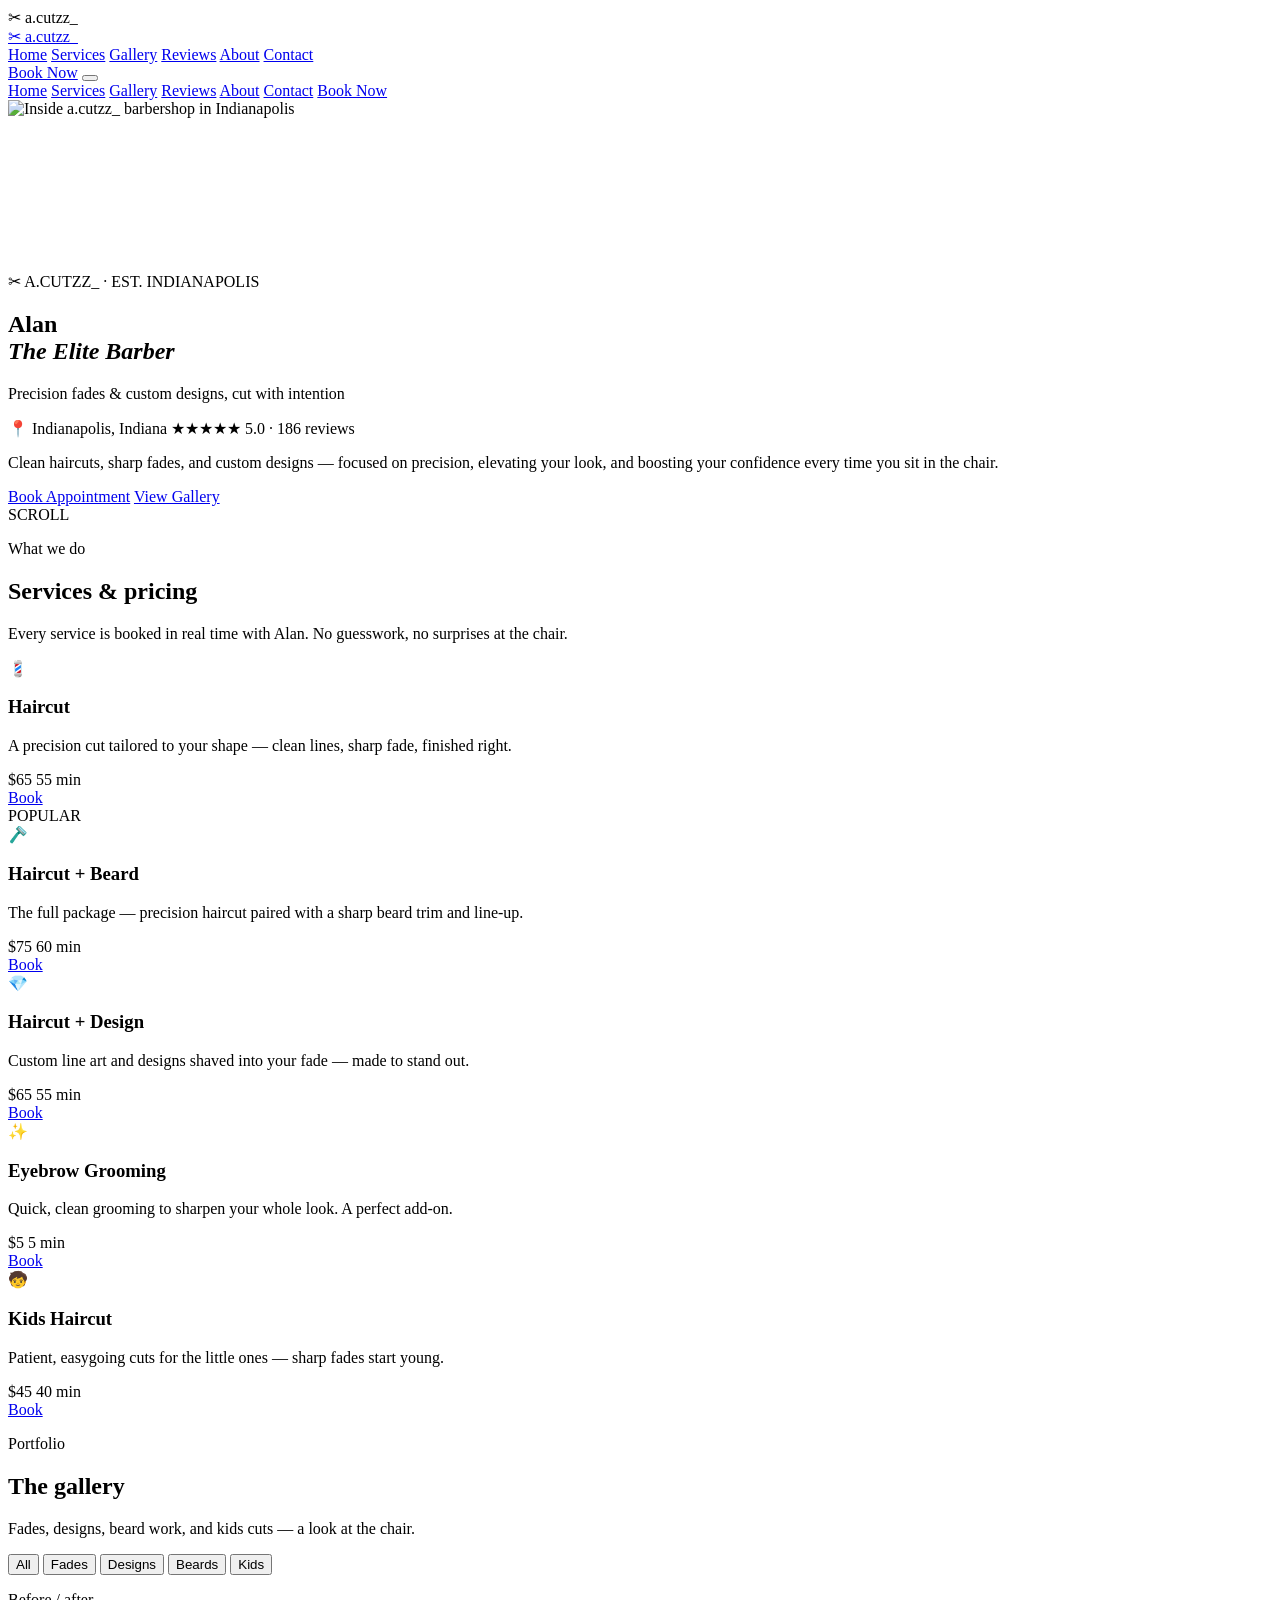
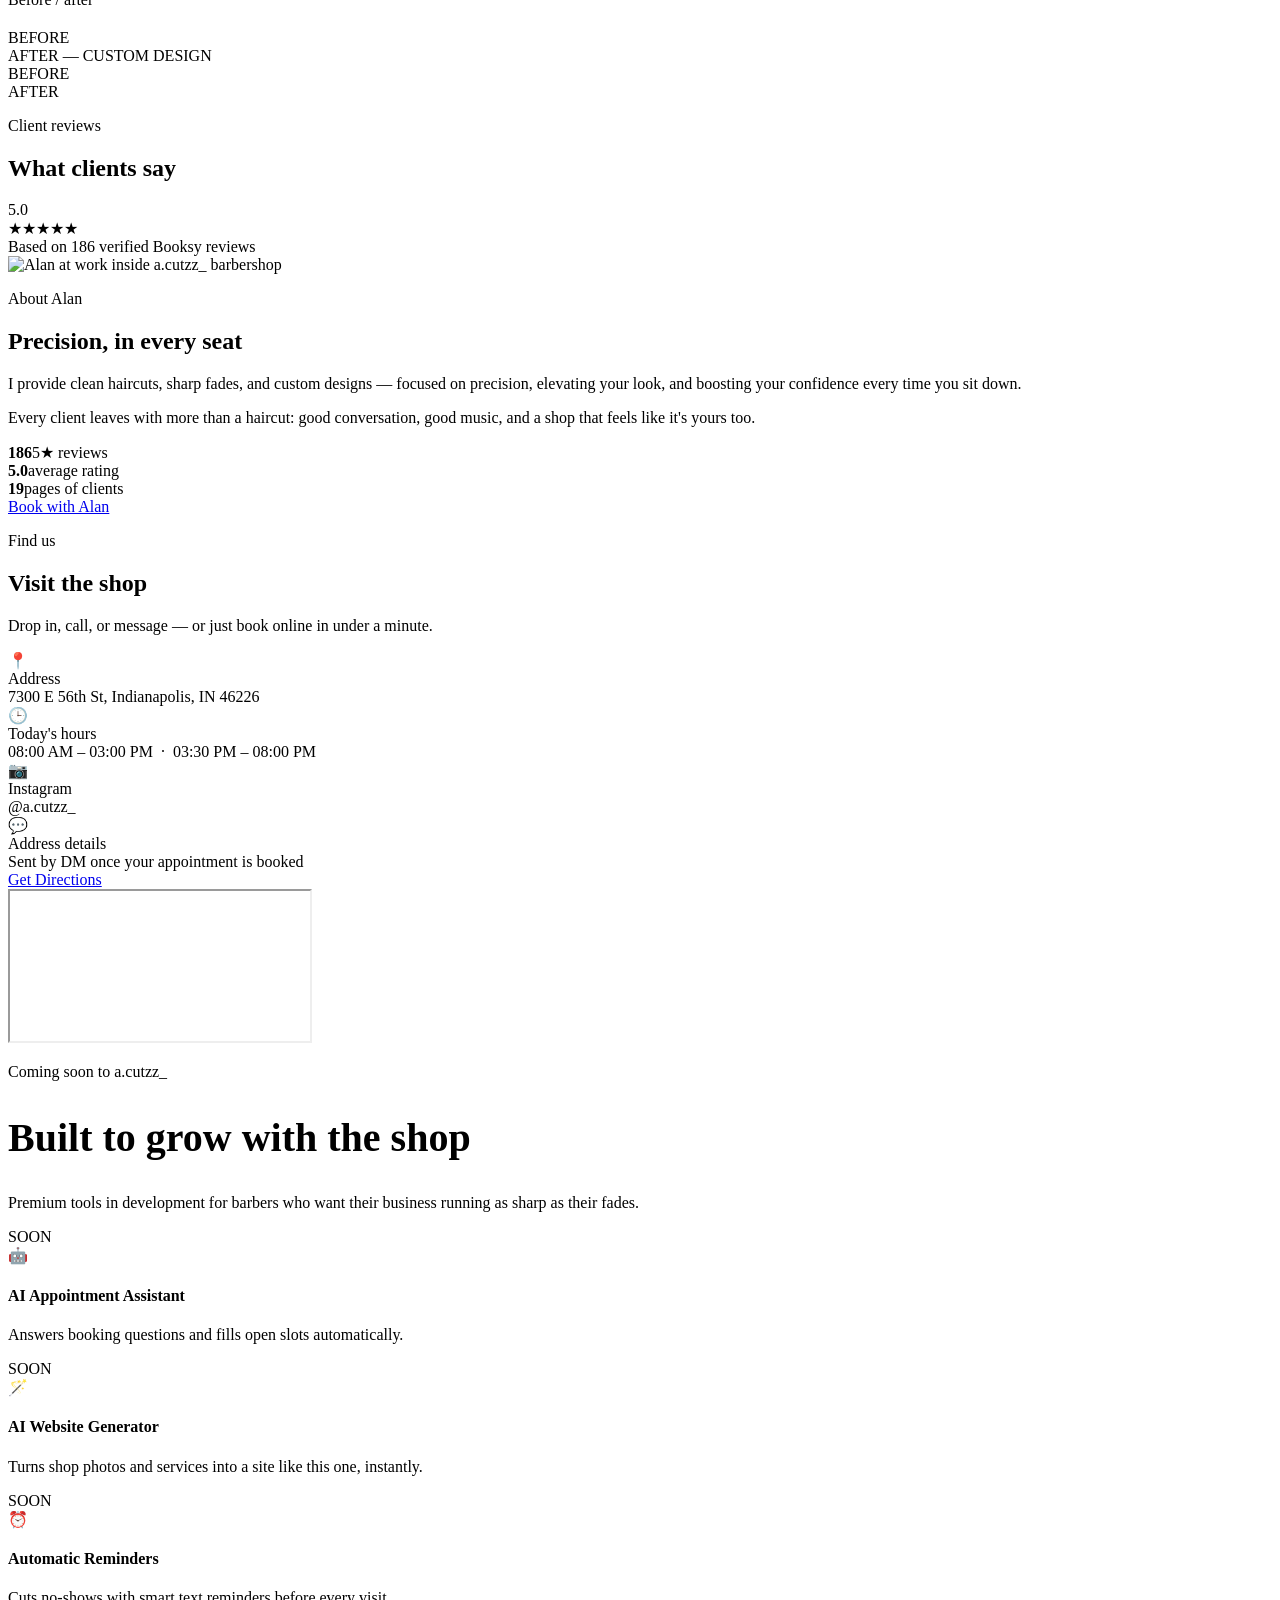
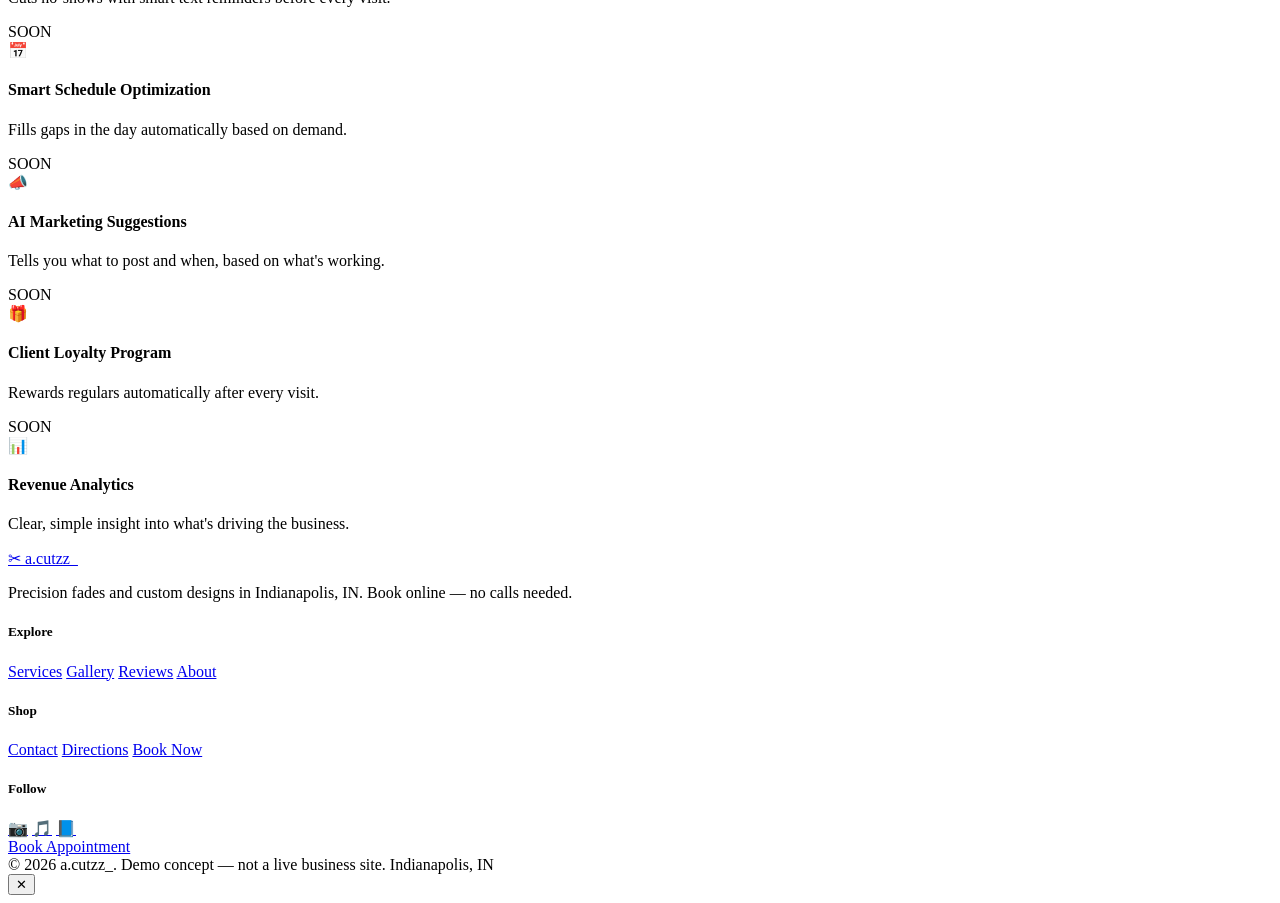
==== index.html @ 15f0735f "Add files via upload" ====
<!DOCTYPE html>
<html lang="en">
<head>
<meta charset="UTF-8">
<meta name="viewport" content="width=device-width, initial-scale=1.0">
<title>a.cutzz_ | Premium Barber in Indianapolis, IN</title>
<meta name="description" content="a.cutzz_ — precision fades, custom designs, and sharp beard work with barber Alan in Indianapolis, IN. 5.0 rated. Book your appointment online.">
<meta property="og:title" content="a.cutzz_ | Premium Barber in Indianapolis">
<meta property="og:description" content="Clean haircuts, sharp fades, and custom designs — precision, confidence, every time.">
<link rel="icon" href="data:image/svg+xml,<svg xmlns=%22http://www.w3.org/2000/svg%22 viewBox=%220 0 100 100%22><rect width=%22100%22 height=%22100%22 rx=%2224%22 fill=%22%23c8102e%22/><text x=%2250%25%22 y=%2262%25%22 font-size=%2255%22 text-anchor=%22middle%22 fill=%22white%22 font-family=%22sans-serif%22>a</text></svg>">
<link rel="stylesheet" href="css/style.css">
</head>
<body>

<div class="page-loader" id="pageLoader">
  <div class="loader-mark"><span class="brand-mark">✂</span> a.cutzz_</div>
</div>

<!-- NAVBAR -->
<header class="navbar" id="navbar">
  <div class="container nav-inner">
    <a href="#home" class="brand">
      <span class="brand-mark">✂</span> a.cutzz_
    </a>
    <nav class="nav-links">
      <a href="#home">Home</a>
      <a href="#services">Services</a>
      <a href="#gallery">Gallery</a>
      <a href="#reviews">Reviews</a>
      <a href="#about">About</a>
      <a href="#contact">Contact</a>
    </nav>
    <div class="nav-cta">
      <a href="booking.html" class="btn btn-primary btn-sm">Book Now</a>
      <button class="nav-toggle" id="navToggle" aria-label="Open menu" aria-expanded="false">
        <span></span><span></span><span></span>
      </button>
    </div>
  </div>
</header>

<div class="mobile-menu" id="mobileMenu">
  <a href="#home">Home</a>
  <a href="#services">Services</a>
  <a href="#gallery">Gallery</a>
  <a href="#reviews">Reviews</a>
  <a href="#about">About</a>
  <a href="#contact">Contact</a>
  <a href="booking.html" class="btn btn-primary">Book Now</a>
</div>

<!-- HERO -->
<section class="hero" id="home">
  <div class="hero-bg">
    <img src="assets/shop-hero.jpg" alt="Inside a.cutzz_ barbershop in Indianapolis" fetchpriority="high">
  </div>
  <canvas id="particles"></canvas>
  <div class="hero-inner">
    <div class="hero-logo">
      <span class="brand-mark">✂</span>
      <span>A.CUTZZ_ · EST. INDIANAPOLIS</span>
    </div>
    <h1>Alan<br><em>The Elite Barber</em></h1>
    <p class="hero-role">Precision fades &amp; custom designs, cut with intention</p>
    <div class="hero-meta">
      <span class="pill">📍 Indianapolis, Indiana</span>
      <span class="pill"><span class="stars">★★★★★</span> 5.0 · 186 reviews</span>
    </div>
    <p class="hero-tagline">Clean haircuts, sharp fades, and custom designs — focused on precision, elevating your look, and boosting your confidence every time you sit in the chair.</p>
    <div class="hero-ctas">
      <a href="booking.html" class="btn btn-primary">Book Appointment</a>
      <a href="#gallery" class="btn btn-ghost">View Gallery</a>
    </div>
  </div>
  <div class="scroll-cue"><span>SCROLL</span><span class="line"></span></div>
</section>

<div class="seam"></div>

<!-- SERVICES -->
<section id="services">
  <div class="container">
    <div class="reveal">
      <p class="eyebrow">What we do</p>
      <div class="section-head">
        <div>
          <h2 class="section-title">Services &amp; pricing</h2>
          <p class="section-sub">Every service is booked in real time with Alan. No guesswork, no surprises at the chair.</p>
        </div>
      </div>
    </div>

    <div class="services-grid reveal-stagger">
      <div class="service-card reveal" style="--i:0">
        <div class="service-icon">💈</div>
        <h3>Haircut</h3>
        <p>A precision cut tailored to your shape — clean lines, sharp fade, finished right.</p>
        <div class="service-meta">
          <span class="service-price">$65</span>
          <span class="service-duration">55 min</span>
        </div>
        <a href="booking.html?service=haircut" class="btn btn-primary">Book</a>
      </div>

      <div class="service-card reveal" style="--i:1">
        <span class="service-badge">POPULAR</span>
        <div class="service-icon">🪒</div>
        <h3>Haircut + Beard</h3>
        <p>The full package — precision haircut paired with a sharp beard trim and line-up.</p>
        <div class="service-meta">
          <span class="service-price">$75</span>
          <span class="service-duration">60 min</span>
        </div>
        <a href="booking.html?service=haircut-beard" class="btn btn-primary">Book</a>
      </div>

      <div class="service-card reveal" style="--i:2">
        <div class="service-icon">💎</div>
        <h3>Haircut + Design</h3>
        <p>Custom line art and designs shaved into your fade — made to stand out.</p>
        <div class="service-meta">
          <span class="service-price">$65</span>
          <span class="service-duration">55 min</span>
        </div>
        <a href="booking.html?service=haircut-design" class="btn btn-primary">Book</a>
      </div>

      <div class="service-card reveal" style="--i:3">
        <div class="service-icon">✨</div>
        <h3>Eyebrow Grooming</h3>
        <p>Quick, clean grooming to sharpen your whole look. A perfect add-on.</p>
        <div class="service-meta">
          <span class="service-price">$5</span>
          <span class="service-duration">5 min</span>
        </div>
        <a href="booking.html?service=eyebrows" class="btn btn-primary">Book</a>
      </div>

      <div class="service-card reveal" style="--i:4">
        <div class="service-icon">🧒</div>
        <h3>Kids Haircut</h3>
        <p>Patient, easygoing cuts for the little ones — sharp fades start young.</p>
        <div class="service-meta">
          <span class="service-price">$45</span>
          <span class="service-duration">40 min</span>
        </div>
        <a href="booking.html?service=kids" class="btn btn-primary">Book</a>
      </div>
    </div>
  </div>
</section>

<div class="seam"></div>

<!-- GALLERY -->
<section id="gallery">
  <div class="container">
    <div class="reveal">
      <p class="eyebrow">Portfolio</p>
      <div class="section-head">
        <div>
          <h2 class="section-title">The gallery</h2>
          <p class="section-sub">Fades, designs, beard work, and kids cuts — a look at the chair.</p>
        </div>
        <div class="filter-row" id="filterRow">
          <button class="filter-btn active" data-filter="all">All</button>
          <button class="filter-btn" data-filter="fades">Fades</button>
          <button class="filter-btn" data-filter="designs">Designs</button>
          <button class="filter-btn" data-filter="beards">Beards</button>
          <button class="filter-btn" data-filter="kids">Kids</button>
        </div>
      </div>
    </div>

    <div class="masonry reveal" id="masonry">
      <!-- generated placeholder tiles injected by JS, plus one real shop photo -->
    </div>

    <div class="ba-wrap reveal">
      <p class="eyebrow" style="margin-bottom:20px">Before / after</p>
      <div class="ba-slider" id="baSlider">
        <div class="ba-before">BEFORE</div>
        <div class="ba-after" id="baAfter">AFTER — CUSTOM DESIGN</div>
        <div class="ba-tag before-tag">BEFORE</div>
        <div class="ba-tag after-tag">AFTER</div>
        <div class="ba-handle" id="baHandle"></div>
      </div>
    </div>
  </div>
</section>

<div class="seam"></div>

<!-- REVIEWS -->
<section id="reviews">
  <div class="container">
    <div class="reveal">
      <p class="eyebrow">Client reviews</p>
      <h2 class="section-title">What clients say</h2>
    </div>

    <div class="reviews-top reveal">
      <div>
        <div class="rating-big">5.0</div>
        <div class="rating-stars">★★★★★</div>
        <div class="rating-count">Based on 186 verified Booksy reviews</div>
      </div>
    </div>
  </div>

  <div class="reviews-track-wrap reveal">
    <div class="reviews-track" id="reviewsTrack"></div>
  </div>
</section>

<div class="seam"></div>

<!-- ABOUT -->
<section id="about">
  <div class="container about-grid">
    <div class="about-photo reveal">
      <img src="assets/shop-hero.jpg" alt="Alan at work inside a.cutzz_ barbershop">
    </div>
    <div class="about-copy reveal">
      <p class="eyebrow">About Alan</p>
      <h2 class="section-title">Precision, in every seat</h2>
      <p>I provide clean haircuts, sharp fades, and custom designs — focused on precision, elevating your look, and boosting your confidence every time you sit down.</p>
      <p>Every client leaves with more than a haircut: good conversation, good music, and a shop that feels like it's yours too.</p>
      <div class="about-stats">
        <div class="stat"><b>186</b><span>5★ reviews</span></div>
        <div class="stat"><b>5.0</b><span>average rating</span></div>
        <div class="stat"><b>19</b><span>pages of clients</span></div>
      </div>
      <a href="booking.html" class="btn btn-primary">Book with Alan</a>
    </div>
  </div>
</section>

<div class="seam"></div>

<!-- CONTACT -->
<section id="contact">
  <div class="container">
    <div class="reveal">
      <p class="eyebrow">Find us</p>
      <h2 class="section-title">Visit the shop</h2>
      <p class="section-sub">Drop in, call, or message — or just book online in under a minute.</p>
    </div>

    <div class="contact-grid reveal">
      <div class="contact-card">
        <div class="contact-row">
          <div class="contact-icon">📍</div>
          <div>
            <div class="contact-label">Address</div>
            <div class="contact-value">7300 E 56th St, Indianapolis, IN 46226</div>
          </div>
        </div>
        <div class="contact-row">
          <div class="contact-icon">🕒</div>
          <div>
            <div class="contact-label">Today's hours</div>
            <div class="contact-value">08:00 AM – 03:00 PM &nbsp;·&nbsp; 03:30 PM – 08:00 PM</div>
          </div>
        </div>
        <div class="contact-row">
          <div class="contact-icon">📷</div>
          <div>
            <div class="contact-label">Instagram</div>
            <div class="contact-value">@a.cutzz_</div>
          </div>
        </div>
        <div class="contact-row">
          <div class="contact-icon">💬</div>
          <div>
            <div class="contact-label">Address details</div>
            <div class="contact-value">Sent by DM once your appointment is booked</div>
          </div>
        </div>
        <a href="https://www.google.com/maps/dir/?api=1&destination=7300+E+56th+St,+Indianapolis,+IN+46226" target="_blank" rel="noopener" class="btn btn-ghost btn-block" style="margin-top:22px">Get Directions</a>
      </div>

      <div class="map-frame">
        <iframe
          src="https://www.google.com/maps?q=7300+E+56th+St,+Indianapolis,+IN+46226&output=embed"
          loading="lazy"
          referrerpolicy="no-referrer-when-downgrade"
          title="Map to a.cutzz_ barbershop"></iframe>
      </div>
    </div>
  </div>
</section>

<div class="seam"></div>

<!-- AI FEATURES TEASER -->
<section id="ai-features">
  <div class="container">
    <div class="reveal">
      <p class="eyebrow">Coming soon to a.cutzz_</p>
      <h2 class="section-title" style="font-size:clamp(28px,4vw,40px)">Built to grow with the shop</h2>
      <p class="section-sub">Premium tools in development for barbers who want their business running as sharp as their fades.</p>
    </div>
    <div class="ai-grid reveal">
      <div class="ai-card"><span class="soon">SOON</span><div class="ai-icon">🤖</div><h4>AI Appointment Assistant</h4><p>Answers booking questions and fills open slots automatically.</p></div>
      <div class="ai-card"><span class="soon">SOON</span><div class="ai-icon">🪄</div><h4>AI Website Generator</h4><p>Turns shop photos and services into a site like this one, instantly.</p></div>
      <div class="ai-card"><span class="soon">SOON</span><div class="ai-icon">⏰</div><h4>Automatic Reminders</h4><p>Cuts no-shows with smart text reminders before every visit.</p></div>
      <div class="ai-card"><span class="soon">SOON</span><div class="ai-icon">📅</div><h4>Smart Schedule Optimization</h4><p>Fills gaps in the day automatically based on demand.</p></div>
      <div class="ai-card"><span class="soon">SOON</span><div class="ai-icon">📣</div><h4>AI Marketing Suggestions</h4><p>Tells you what to post and when, based on what's working.</p></div>
      <div class="ai-card"><span class="soon">SOON</span><div class="ai-icon">🎁</div><h4>Client Loyalty Program</h4><p>Rewards regulars automatically after every visit.</p></div>
      <div class="ai-card"><span class="soon">SOON</span><div class="ai-icon">📊</div><h4>Revenue Analytics</h4><p>Clear, simple insight into what's driving the business.</p></div>
    </div>
  </div>
</section>

<!-- FOOTER -->
<footer>
  <div class="container">
    <div class="footer-top">
      <div class="footer-brand">
        <a href="#home" class="brand"><span class="brand-mark">✂</span> a.cutzz_</a>
        <p>Precision fades and custom designs in Indianapolis, IN. Book online — no calls needed.</p>
      </div>
      <div class="footer-col">
        <h5>Explore</h5>
        <a href="#services">Services</a>
        <a href="#gallery">Gallery</a>
        <a href="#reviews">Reviews</a>
        <a href="#about">About</a>
      </div>
      <div class="footer-col">
        <h5>Shop</h5>
        <a href="#contact">Contact</a>
        <a href="https://www.google.com/maps/dir/?api=1&destination=7300+E+56th+St,+Indianapolis,+IN+46226" target="_blank" rel="noopener">Directions</a>
        <a href="booking.html">Book Now</a>
      </div>
      <div class="footer-col">
        <h5>Follow</h5>
        <div class="socials">
          <a href="#" aria-label="Instagram">📷</a>
          <a href="#" aria-label="TikTok">🎵</a>
          <a href="#" aria-label="Facebook">📘</a>
        </div>
        <a href="booking.html" class="btn btn-primary btn-sm" style="margin-top:20px">Book Appointment</a>
      </div>
    </div>
    <div class="footer-bottom">
      <span>© 2026 a.cutzz_. Demo concept — not a live business site.</span>
      <span>Indianapolis, IN</span>
    </div>
  </div>
</footer>

<div class="lightbox" id="lightbox">
  <button class="lightbox-close" id="lightboxClose" aria-label="Close">✕</button>
  <div class="lightbox-inner" id="lightboxInner"></div>
</div>

<script src="js/main.js"></script>
</body>
</html>
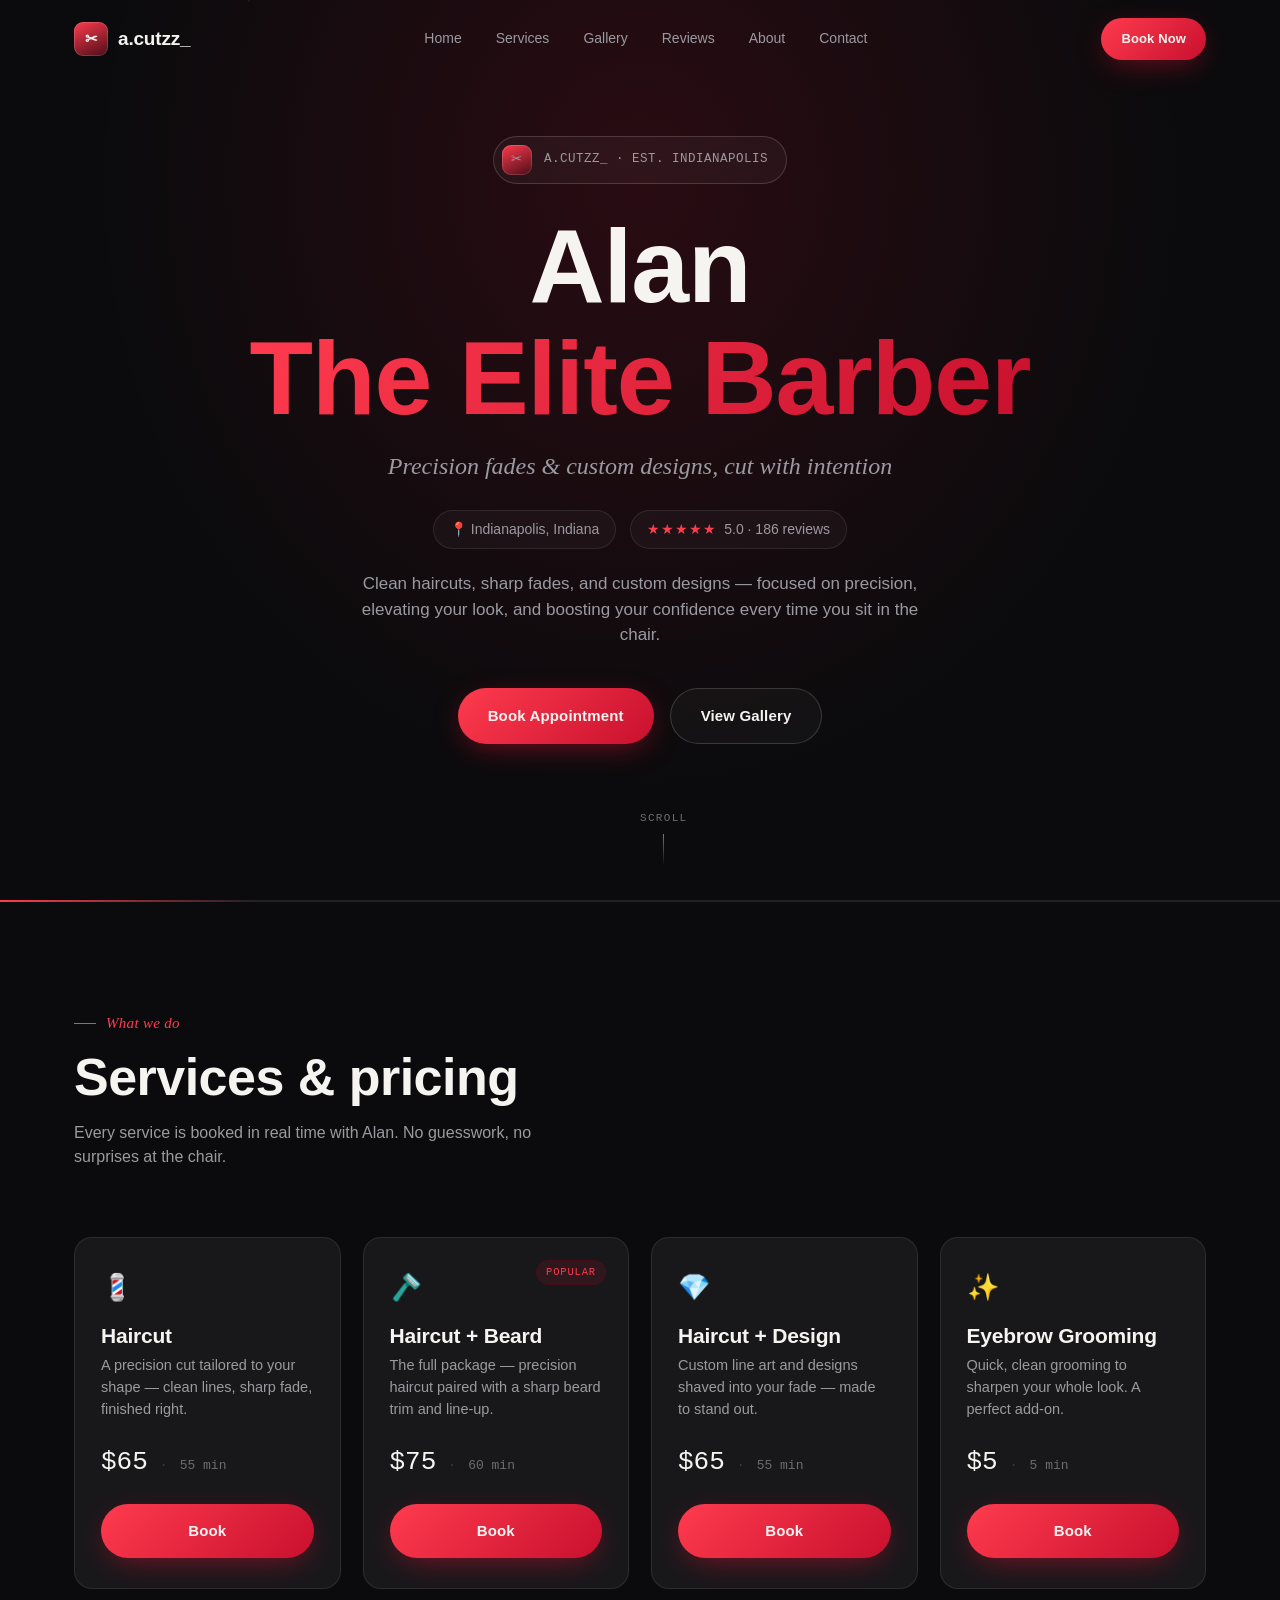
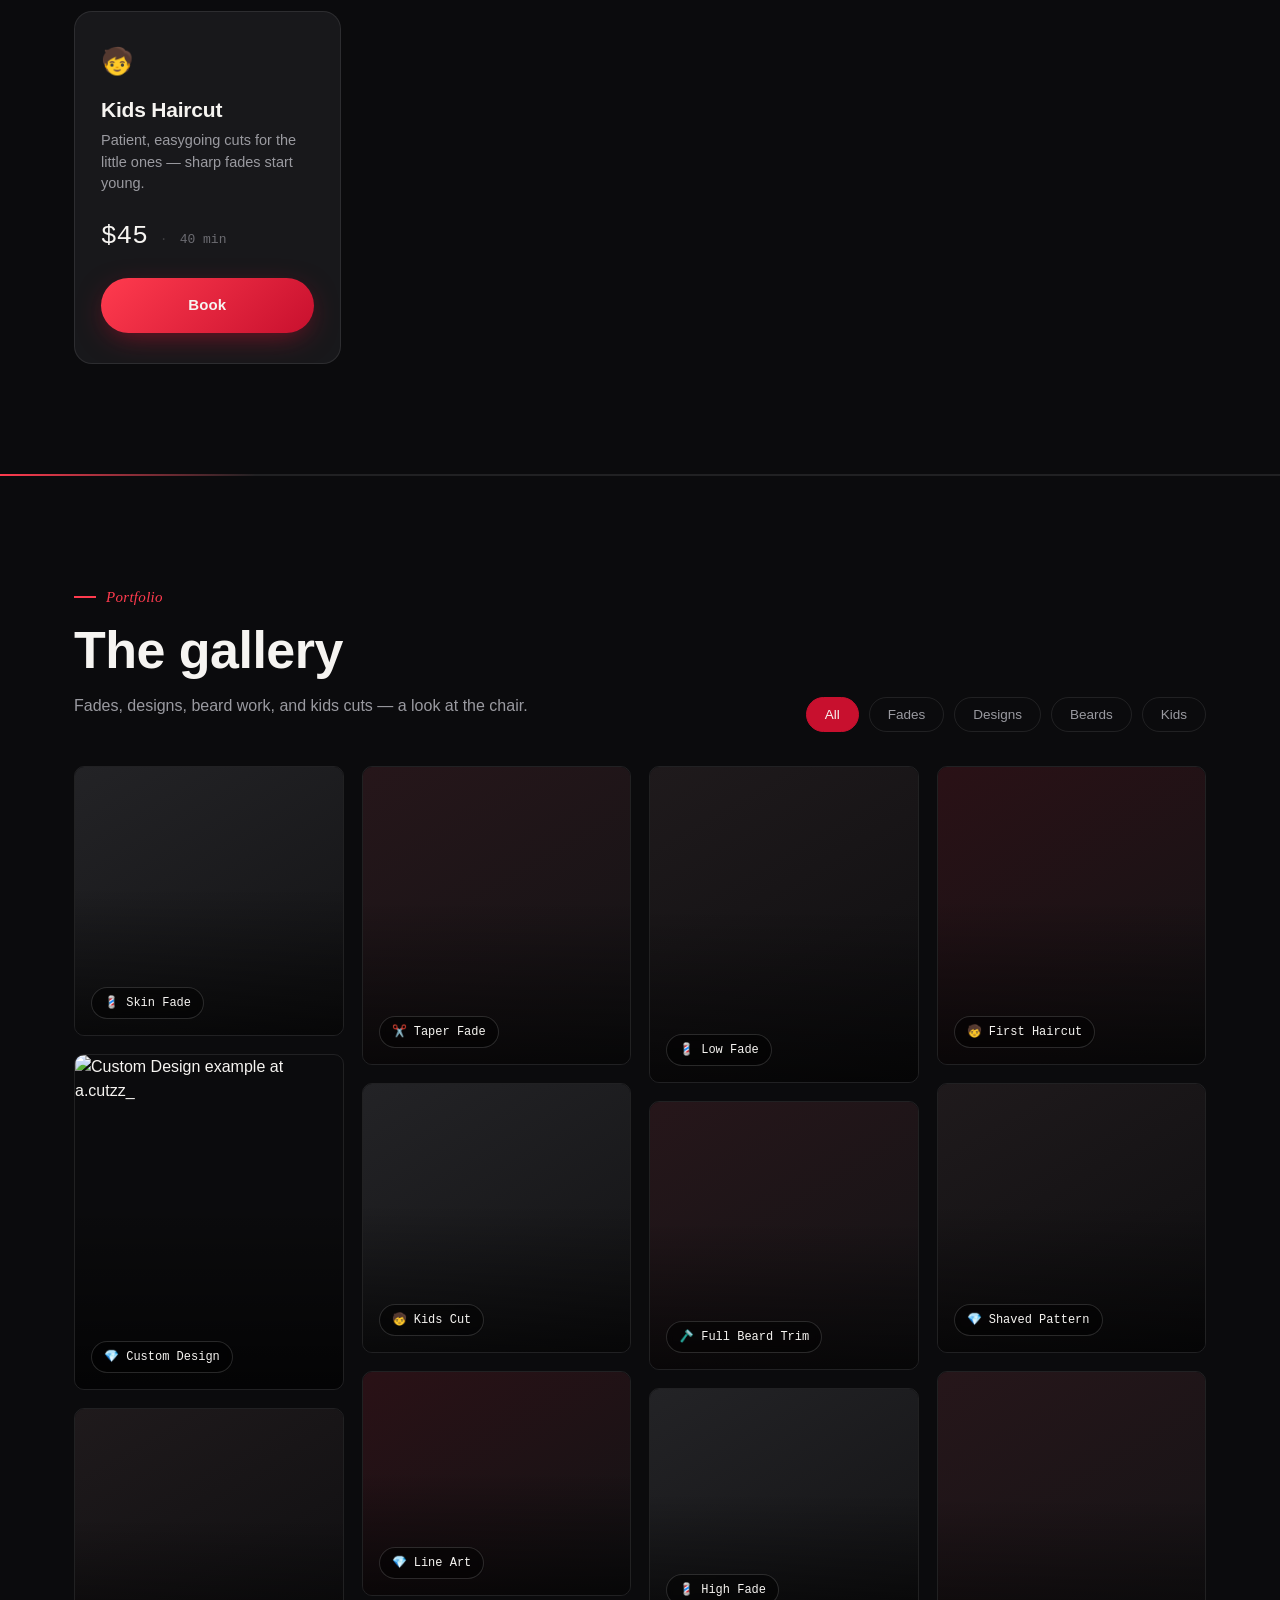
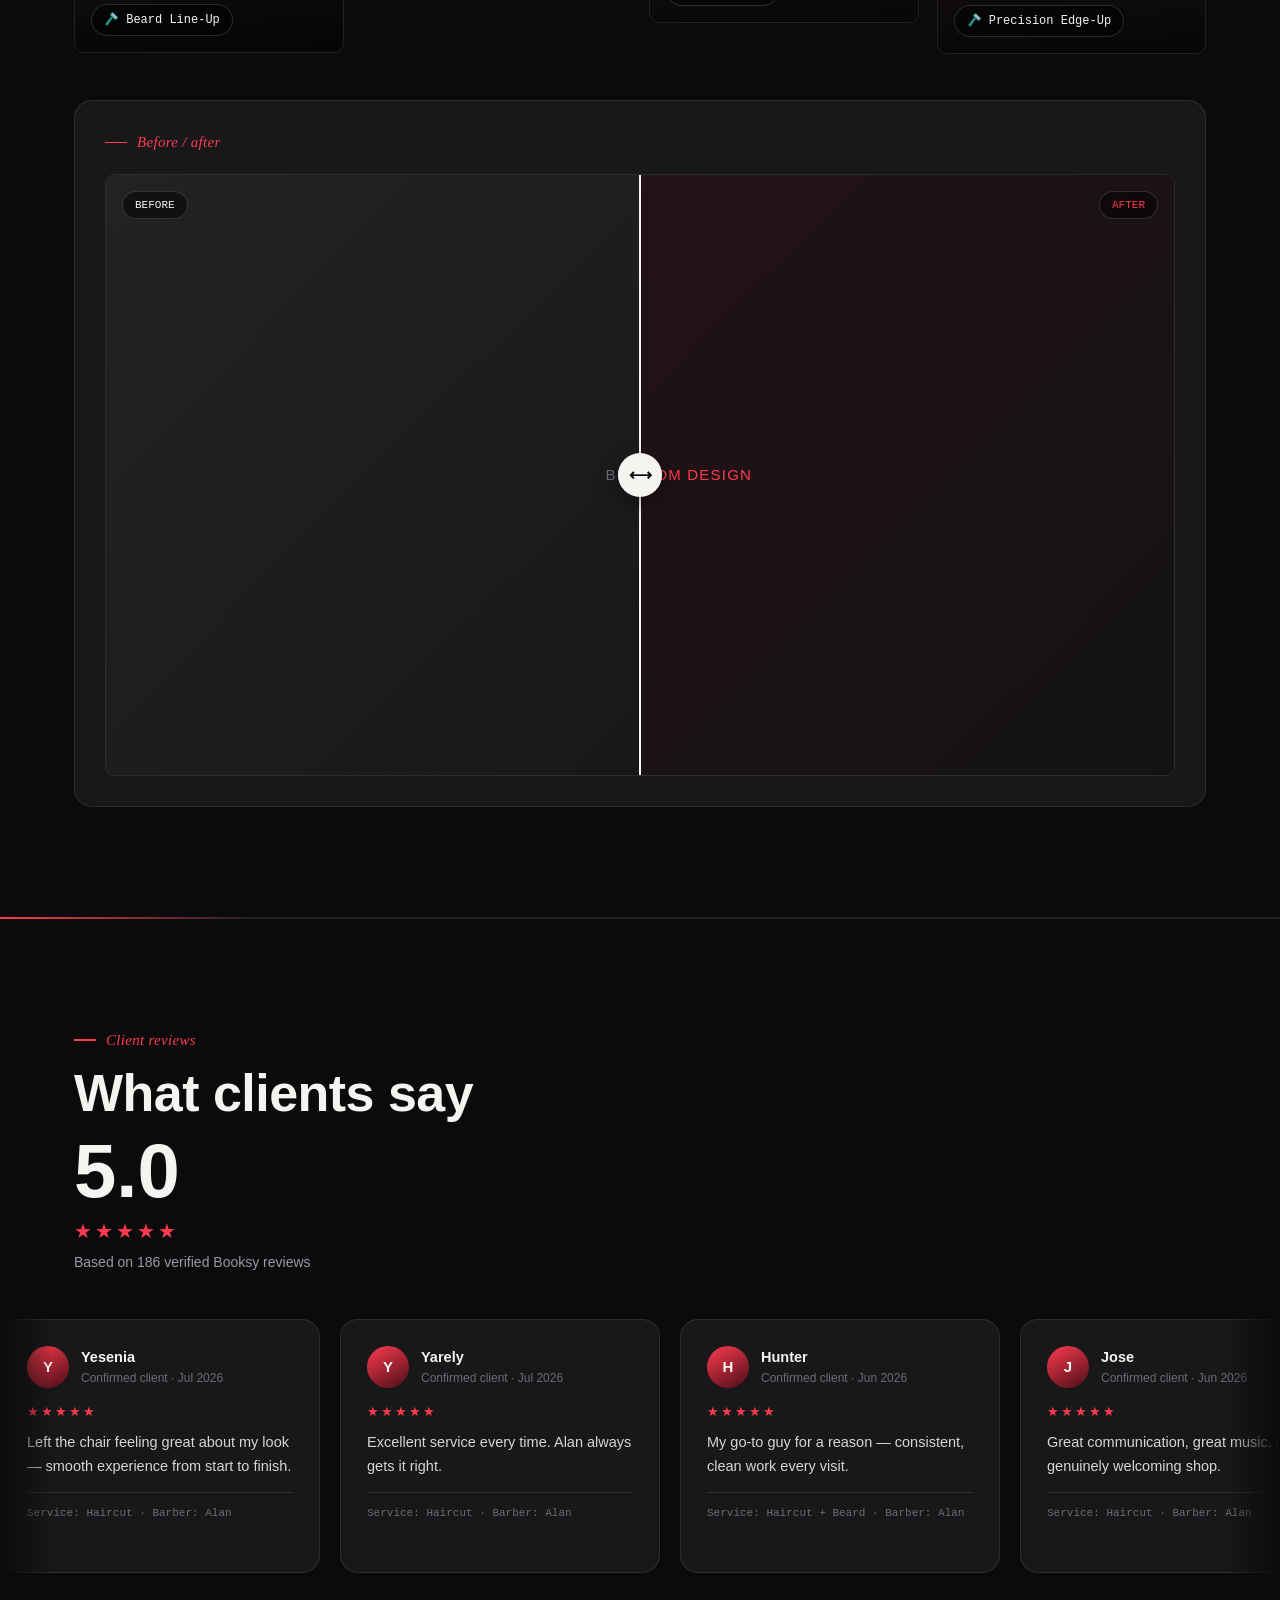
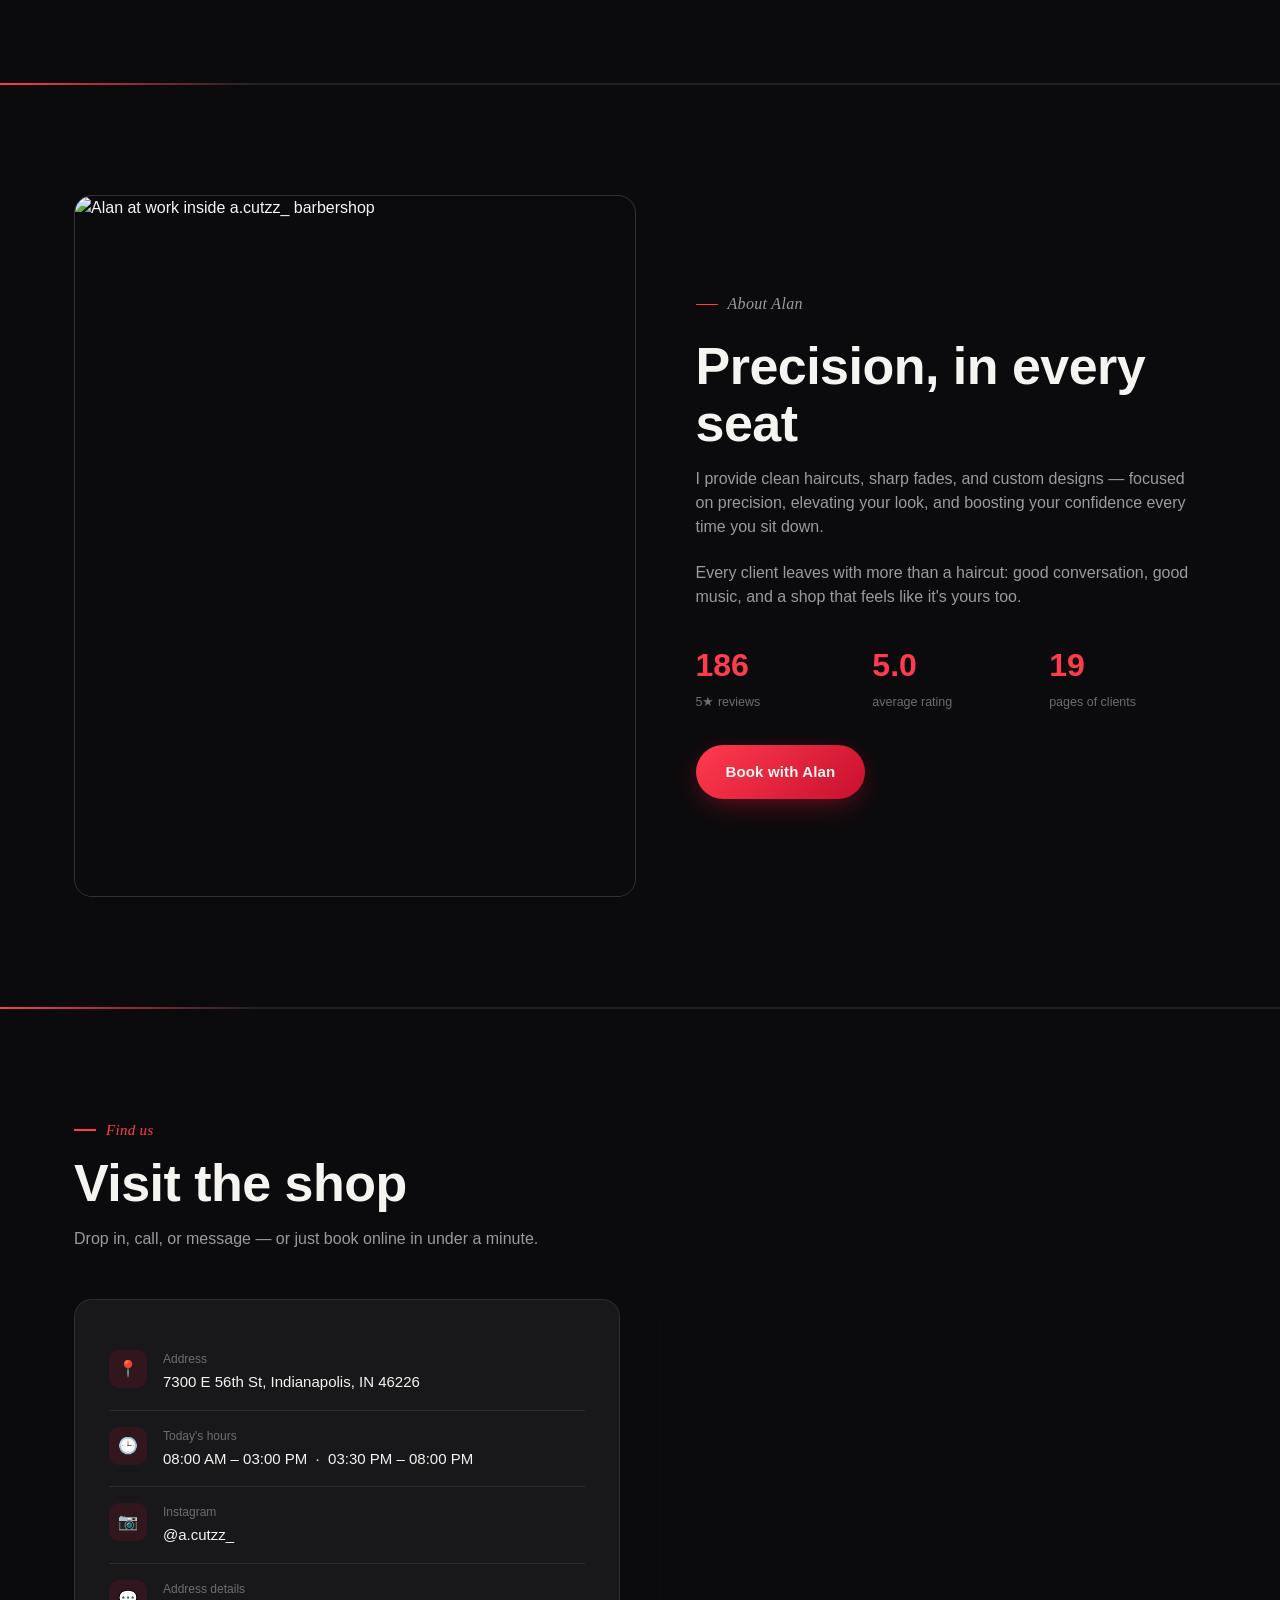
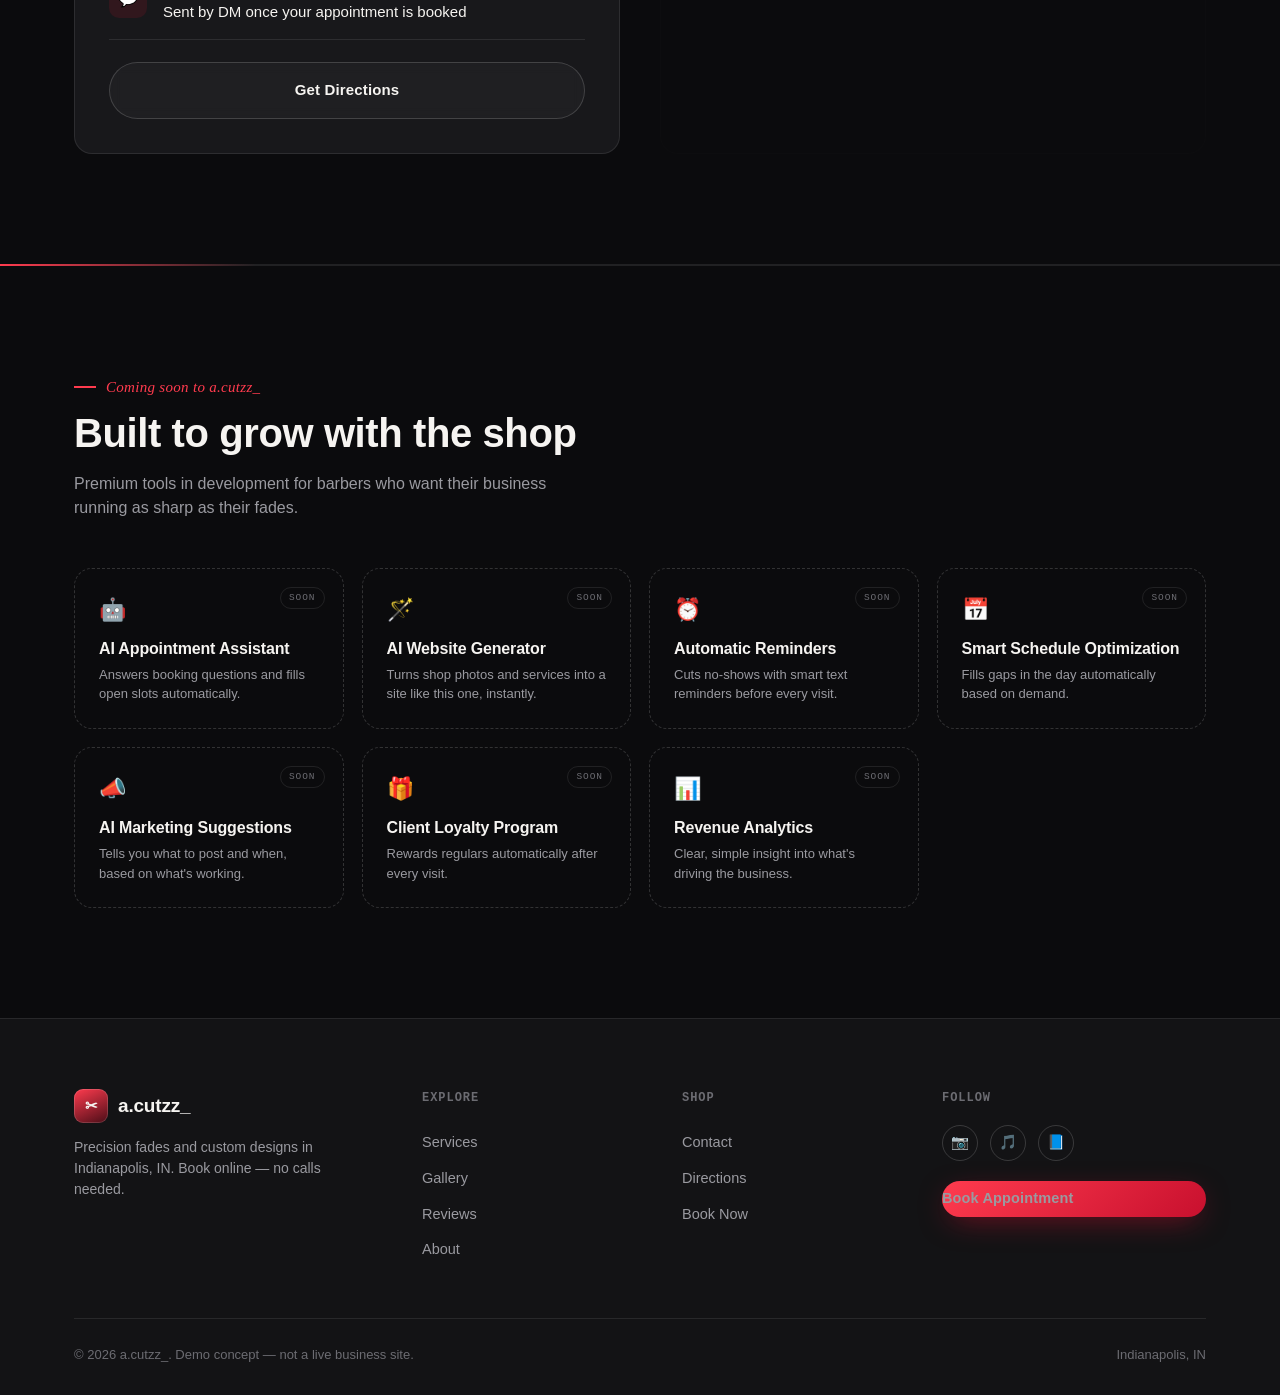
==== commit 504290f3: "Update index.html" ====
--- a/index.html
+++ b/index.html
@@ -8,7 +8,7 @@
 <meta property="og:title" content="a.cutzz_ | Premium Barber in Indianapolis">
 <meta property="og:description" content="Clean haircuts, sharp fades, and custom designs — precision, confidence, every time.">
 <link rel="icon" href="data:image/svg+xml,<svg xmlns=%22http://www.w3.org/2000/svg%22 viewBox=%220 0 100 100%22><rect width=%22100%22 height=%22100%22 rx=%2224%22 fill=%22%23c8102e%22/><text x=%2250%25%22 y=%2262%25%22 font-size=%2255%22 text-anchor=%22middle%22 fill=%22white%22 font-family=%22sans-serif%22>a</text></svg>">
-<link rel="stylesheet" href="css/style.css">
+<link rel="stylesheet" href="style.css">
 </head>
 <body>
 
@@ -356,6 +356,6 @@
   <div class="lightbox-inner" id="lightboxInner"></div>
 </div>
 
-<script src="js/main.js"></script>
+<script src="main.js"></script>
 </body>
 </html>
--- a/style.css
+++ b/style.css
@@ -0,0 +1,866 @@
+/* ==========================================================================
+   a.cutzz_ — premium barber demo
+   ========================================================================== */
+
+@import url('https://fonts.googleapis.com/css2?family=Space+Grotesk:wght@400;500;600;700&family=Fraunces:ital,wght@1,400;1,500&family=Inter:wght@400;500;600&family=JetBrains+Mono:wght@400;500&display=swap');
+
+:root{
+  --black: #0b0b0d;
+  --black-soft: #131315;
+  --card: #18181b;
+  --card-hover: #1e1e22;
+  --line: rgba(255,255,255,.09);
+  --line-strong: rgba(255,255,255,.16);
+  --white: #f6f4f1;
+  --muted: #9a9aa0;
+  --muted-dim: #6c6c72;
+  --red: #c8102e;
+  --red-bright: #ff3b4e;
+  --red-dim: #4a0d17;
+
+  --font-display: 'Space Grotesk', sans-serif;
+  --font-accent: 'Fraunces', serif;
+  --font-body: 'Inter', sans-serif;
+  --font-mono: 'JetBrains Mono', monospace;
+
+  --container: 1180px;
+  --radius: 18px;
+  --radius-sm: 10px;
+  --ease: cubic-bezier(.22,.9,.32,1);
+}
+
+@media (prefers-reduced-motion: reduce){
+  *, *::before, *::after{
+    animation-duration: .001ms !important;
+    animation-iteration-count: 1 !important;
+    transition-duration: .001ms !important;
+    scroll-behavior: auto !important;
+  }
+}
+
+*{ box-sizing: border-box; margin:0; padding:0; }
+html{ scroll-behavior: smooth; }
+html, body{ background: var(--black); }
+
+body{
+  font-family: var(--font-body);
+  color: var(--white);
+  line-height: 1.5;
+  -webkit-font-smoothing: antialiased;
+  overflow-x: hidden;
+}
+
+img{ max-width:100%; display:block; }
+a{ color:inherit; text-decoration:none; }
+button{ font-family: inherit; cursor:pointer; border:none; background:none; color:inherit; }
+ul{ list-style:none; }
+
+::selection{ background: var(--red); color: var(--white); }
+
+:focus-visible{
+  outline: 2px solid var(--red-bright);
+  outline-offset: 3px;
+  border-radius: 4px;
+}
+
+.container{
+  max-width: var(--container);
+  margin: 0 auto;
+  padding: 0 24px;
+}
+
+.eyebrow{
+  font-family: var(--font-accent);
+  font-style: italic;
+  font-size: 15px;
+  color: var(--red-bright);
+  letter-spacing: .02em;
+  display: flex;
+  align-items: center;
+  gap: 10px;
+  margin-bottom: 14px;
+}
+.eyebrow::before{
+  content: '';
+  width: 22px;
+  height: 1.5px;
+  background: var(--red-bright);
+  display: inline-block;
+}
+
+h1,h2,h3,h4{
+  font-family: var(--font-display);
+  font-weight: 600;
+  letter-spacing: -0.01em;
+  line-height: 1.08;
+}
+
+.section-title{
+  font-size: clamp(32px, 5vw, 52px);
+  margin-bottom: 16px;
+}
+.section-sub{
+  color: var(--muted);
+  max-width: 520px;
+  font-size: 16px;
+  margin-bottom: 48px;
+}
+.section-head{
+  display:flex;
+  justify-content: space-between;
+  align-items: flex-end;
+  gap: 24px;
+  flex-wrap: wrap;
+}
+
+section{ position: relative; padding: 110px 0; }
+
+/* ---- The Seam: signature diagonal motif ---- */
+.seam{
+  position: relative;
+  height: 2px;
+  width: 100%;
+  overflow: hidden;
+  background: var(--line);
+}
+.seam::after{
+  content:'';
+  position:absolute;
+  top:0; left:-20%;
+  width: 40%;
+  height: 100%;
+  background: linear-gradient(90deg, transparent, var(--red-bright), transparent);
+  animation: seam-sweep 5s var(--ease) infinite;
+}
+@keyframes seam-sweep{
+  0%{ left:-40%; }
+  60%{ left: 100%; }
+  100%{ left: 100%; }
+}
+
+.seam-divider{
+  position: relative;
+  height: 64px;
+  margin: 0 auto;
+  max-width: var(--container);
+}
+.seam-divider svg{ width:100%; height:100%; display:block; }
+.seam-divider path{
+  stroke: var(--red);
+  stroke-width: 1.5;
+  fill: none;
+  opacity: .55;
+}
+
+/* ---- buttons ---- */
+.btn{
+  position: relative;
+  display: inline-flex;
+  align-items: center;
+  justify-content:center;
+  gap: 10px;
+  padding: 16px 30px;
+  font-family: var(--font-display);
+  font-size: 15px;
+  font-weight: 600;
+  letter-spacing: .01em;
+  border-radius: 100px;
+  overflow: hidden;
+  transition: transform .35s var(--ease), box-shadow .35s var(--ease);
+  isolation: isolate;
+}
+.btn:active{ transform: scale(.97); }
+
+.btn-primary{
+  background: linear-gradient(135deg, var(--red-bright), var(--red));
+  color: var(--white);
+  box-shadow: 0 8px 30px -8px rgba(200,16,46,.65);
+}
+.btn-primary:hover{
+  transform: translateY(-2px);
+  box-shadow: 0 14px 34px -8px rgba(255,59,78,.75);
+}
+
+.btn-ghost{
+  border: 1.5px solid var(--line-strong);
+  color: var(--white);
+  background: rgba(255,255,255,.03);
+  backdrop-filter: blur(6px);
+}
+.btn-ghost:hover{
+  border-color: var(--red-bright);
+  background: rgba(200,16,46,.08);
+  transform: translateY(-2px);
+}
+
+.btn-sm{ padding: 11px 20px; font-size: 13px; }
+.btn-block{ width: 100%; }
+
+/* ripple */
+.btn .ripple{
+  position: absolute;
+  border-radius: 50%;
+  background: rgba(255,255,255,.35);
+  transform: scale(0);
+  animation: ripple .6s ease-out;
+  pointer-events: none;
+}
+@keyframes ripple{ to{ transform: scale(3); opacity:0; } }
+
+/* ---- navbar ---- */
+.navbar{
+  position: fixed;
+  top: 0; left: 0; right: 0;
+  z-index: 100;
+  padding: 18px 0;
+  transition: padding .4s var(--ease), background .4s var(--ease), border-color .4s var(--ease);
+}
+.navbar.scrolled{
+  padding: 12px 0;
+  background: rgba(11,11,13,.72);
+  backdrop-filter: blur(16px) saturate(140%);
+  border-bottom: 1px solid var(--line);
+}
+.nav-inner{
+  display:flex;
+  align-items:center;
+  justify-content: space-between;
+  gap: 24px;
+}
+.brand{
+  font-family: var(--font-display);
+  font-weight: 700;
+  font-size: 19px;
+  letter-spacing: -0.01em;
+  display:flex; align-items:center; gap:10px;
+}
+.brand-mark{
+  width: 34px; height:34px;
+  border-radius: 9px;
+  background: linear-gradient(155deg, var(--red-bright), var(--red-dim));
+  display:flex; align-items:center; justify-content:center;
+  font-size: 15px;
+  box-shadow: inset 0 0 0 1px rgba(255,255,255,.15);
+}
+.nav-links{
+  display:flex;
+  align-items:center;
+  gap: 34px;
+}
+.nav-links a{
+  font-size: 14px;
+  color: var(--muted);
+  position: relative;
+  padding: 4px 0;
+  transition: color .25s;
+}
+.nav-links a::after{
+  content:'';
+  position:absolute; left:0; bottom:-2px;
+  width:0; height:1.5px;
+  background: var(--red-bright);
+  transition: width .3s var(--ease);
+}
+.nav-links a:hover{ color: var(--white); }
+.nav-links a:hover::after{ width:100%; }
+.nav-cta{ display:flex; align-items:center; gap:14px; }
+
+.nav-toggle{
+  display:none;
+  width: 40px; height: 40px;
+  border-radius: 10px;
+  border: 1px solid var(--line-strong);
+  align-items:center; justify-content:center;
+  flex-direction: column; gap:4px;
+}
+.nav-toggle span{ width:18px; height:1.5px; background:var(--white); transition: all .3s; }
+.nav-toggle.open span:nth-child(1){ transform: translateY(5.5px) rotate(45deg); }
+.nav-toggle.open span:nth-child(2){ opacity:0; }
+.nav-toggle.open span:nth-child(3){ transform: translateY(-5.5px) rotate(-45deg); }
+
+.mobile-menu{
+  position: fixed;
+  inset: 0;
+  top: 68px;
+  background: rgba(11,11,13,.98);
+  backdrop-filter: blur(20px);
+  z-index: 90;
+  padding: 30px 24px;
+  display: flex;
+  flex-direction: column;
+  gap: 6px;
+  transform: translateY(-12px);
+  opacity: 0;
+  pointer-events: none;
+  transition: opacity .35s var(--ease), transform .35s var(--ease);
+}
+.mobile-menu.open{ opacity:1; transform: translateY(0); pointer-events:auto; }
+.mobile-menu a{
+  font-family: var(--font-display);
+  font-size: 24px;
+  padding: 16px 4px;
+  border-bottom: 1px solid var(--line);
+  color: var(--white);
+}
+.mobile-menu .btn{ margin-top: 20px; }
+
+/* ---- hero ---- */
+.hero{
+  min-height: 100svh;
+  position: relative;
+  display:flex;
+  align-items:center;
+  overflow:hidden;
+  padding-top: 90px;
+}
+.hero-bg{
+  position:absolute; inset:0;
+  z-index:0;
+}
+.hero-bg img{
+  width:100%; height:100%; object-fit: cover;
+  filter: brightness(.32) saturate(1.05) blur(1.5px);
+  transform: scale(1.08);
+}
+.hero-bg::after{
+  content:'';
+  position:absolute; inset:0;
+  background:
+    radial-gradient(ellipse at 50% 20%, rgba(200,16,46,.16), transparent 60%),
+    linear-gradient(180deg, rgba(11,11,13,.55) 0%, rgba(11,11,13,.75) 55%, var(--black) 100%);
+}
+#particles{
+  position:absolute; inset:0; z-index:1;
+  pointer-events:none;
+}
+
+.hero-inner{
+  position: relative;
+  z-index: 2;
+  width:100%;
+  text-align:center;
+  padding: 40px 24px;
+}
+.hero-logo{
+  display:inline-flex; align-items:center; gap:12px;
+  margin-bottom: 26px;
+  padding: 8px 18px 8px 8px;
+  border: 1px solid var(--line-strong);
+  border-radius: 100px;
+  background: rgba(255,255,255,.04);
+  backdrop-filter: blur(10px);
+  animation: rise .9s var(--ease) both;
+}
+.hero-logo .brand-mark{ width:30px; height:30px; font-size:13px; }
+.hero-logo span{ font-family: var(--font-mono); font-size:12.5px; color: var(--muted); letter-spacing: .04em; }
+
+.hero h1{
+  font-size: clamp(46px, 9vw, 104px);
+  animation: rise .9s .08s var(--ease) both;
+}
+.hero h1 em{
+  font-style: normal;
+  background: linear-gradient(120deg, var(--red-bright), var(--red));
+  -webkit-background-clip: text;
+  background-clip: text;
+  color: transparent;
+}
+.hero-role{
+  font-family: var(--font-accent);
+  font-style: italic;
+  font-size: clamp(18px, 2.6vw, 24px);
+  color: var(--muted);
+  margin-top: 14px;
+  animation: rise .9s .16s var(--ease) both;
+}
+.hero-meta{
+  display:flex; align-items:center; justify-content:center;
+  gap: 14px; flex-wrap:wrap;
+  margin: 26px 0 10px;
+  font-size: 14px;
+  color: var(--muted);
+  animation: rise .9s .22s var(--ease) both;
+}
+.hero-meta .pill{
+  display:flex; align-items:center; gap:7px;
+  padding: 8px 16px;
+  border-radius: 100px;
+  border: 1px solid var(--line);
+  background: rgba(255,255,255,.03);
+}
+.hero-meta .stars{ color: var(--red-bright); letter-spacing:1px; }
+.hero-tagline{
+  max-width: 560px;
+  margin: 22px auto 40px;
+  color: var(--muted);
+  font-size: 17px;
+  animation: rise .9s .28s var(--ease) both;
+}
+.hero-ctas{
+  display:flex; gap:16px; justify-content:center; flex-wrap:wrap;
+  animation: rise .9s .34s var(--ease) both;
+}
+.scroll-cue{
+  position:absolute; bottom: 34px; left:50%; transform: translateX(-50%);
+  z-index:2;
+  display:flex; flex-direction:column; align-items:center; gap:8px;
+  color: var(--muted-dim);
+  font-family: var(--font-mono); font-size: 11px; letter-spacing:.12em;
+  animation: rise 1s .5s var(--ease) both;
+}
+.scroll-cue .line{
+  width:1px; height:32px;
+  background: linear-gradient(var(--red-bright), transparent);
+  animation: scroll-cue-move 1.8s ease-in-out infinite;
+}
+@keyframes scroll-cue-move{
+  0%{ transform: scaleY(.4); transform-origin: top; }
+  50%{ transform: scaleY(1); transform-origin: top; }
+  100%{ transform: scaleY(.4); transform-origin: top; }
+}
+
+@keyframes rise{
+  from{ opacity:0; transform: translateY(22px); }
+  to{ opacity:1; transform: translateY(0); }
+}
+
+/* ---- reveal on scroll ---- */
+.reveal{
+  opacity:0;
+  transform: translateY(28px);
+  transition: opacity .8s var(--ease), transform .8s var(--ease);
+}
+.reveal.in-view{ opacity:1; transform: translateY(0); }
+.reveal-stagger > *{ transition-delay: calc(var(--i, 0) * 70ms); }
+
+/* ---- services ---- */
+.services-grid{
+  display:grid;
+  grid-template-columns: repeat(auto-fit, minmax(260px, 1fr));
+  gap: 22px;
+  margin-top: 20px;
+}
+.service-card{
+  background: var(--card);
+  border: 1px solid var(--line);
+  border-radius: var(--radius);
+  padding: 30px 26px;
+  position: relative;
+  overflow: hidden;
+  transition: transform .45s var(--ease), border-color .45s var(--ease), background .45s var(--ease);
+}
+.service-card::before{
+  content:'';
+  position:absolute; top:0; left:-100%;
+  width:100%; height:2px;
+  background: linear-gradient(90deg, transparent, var(--red-bright), transparent);
+  transition: left .6s var(--ease);
+}
+.service-card:hover{
+  transform: translateY(-8px);
+  border-color: var(--line-strong);
+  background: var(--card-hover);
+}
+.service-card:hover::before{ left: 100%; }
+.service-icon{ font-size: 26px; margin-bottom: 18px; }
+.service-card h3{ font-size: 21px; margin-bottom: 8px; }
+.service-card p{ color: var(--muted); font-size: 14.5px; margin-bottom: 22px; min-height: 42px; }
+.service-meta{
+  display:flex; align-items:baseline; gap: 12px;
+  margin-bottom: 22px;
+  font-family: var(--font-mono);
+}
+.service-price{ font-size: 26px; color: var(--white); font-weight:500; }
+.service-duration{ font-size: 13px; color: var(--muted-dim); }
+.service-duration::before{ content:'·'; margin-right:12px; color: var(--line-strong); }
+.service-card .btn{ width:100%; }
+.service-badge{
+  position:absolute; top:22px; right:22px;
+  font-family: var(--font-mono);
+  font-size: 10.5px;
+  letter-spacing:.08em;
+  color: var(--red-bright);
+  border:1px solid var(--red-dim);
+  background: rgba(200,16,46,.12);
+  padding: 4px 9px;
+  border-radius: 100px;
+}
+
+/* ---- gallery ---- */
+.filter-row{
+  display:flex; gap:10px; flex-wrap:wrap;
+  margin-bottom: 34px;
+}
+.filter-btn{
+  padding: 9px 18px;
+  border-radius: 100px;
+  border: 1px solid var(--line);
+  font-size: 13.5px;
+  color: var(--muted);
+  transition: all .3s var(--ease);
+}
+.filter-btn:hover{ border-color: var(--line-strong); color: var(--white); }
+.filter-btn.active{
+  background: var(--red);
+  border-color: var(--red);
+  color: var(--white);
+}
+
+.masonry{
+  columns: 4 240px;
+  column-gap: 18px;
+}
+.masonry-item{
+  break-inside: avoid;
+  margin-bottom: 18px;
+  border-radius: var(--radius-sm);
+  overflow:hidden;
+  position: relative;
+  cursor: zoom-in;
+  border: 1px solid var(--line);
+}
+.masonry-item .tile{
+  width:100%;
+  aspect-ratio: var(--ar, 1);
+  display:flex; align-items:flex-end;
+  padding: 16px;
+  position: relative;
+  overflow:hidden;
+  transition: transform .6s var(--ease);
+}
+.masonry-item img{
+  width:100%; height:100%; object-fit:cover;
+  position:absolute; inset:0;
+  transition: transform .7s var(--ease);
+}
+.masonry-item:hover img{ transform: scale(1.08); }
+.masonry-item:hover .tile{ transform: scale(1.01); }
+.tile-label{
+  position:relative; z-index:2;
+  font-family: var(--font-mono);
+  font-size: 12px;
+  color: var(--white);
+  background: rgba(0,0,0,.45);
+  backdrop-filter: blur(4px);
+  padding: 6px 12px;
+  border-radius: 100px;
+  border: 1px solid rgba(255,255,255,.15);
+}
+.tile-overlay{
+  position:absolute; inset:0;
+  background: linear-gradient(0deg, rgba(0,0,0,.65), transparent 55%);
+  z-index:1;
+}
+
+/* before/after slider */
+.ba-wrap{
+  margin-top: 46px;
+  background: var(--card);
+  border:1px solid var(--line);
+  border-radius: var(--radius);
+  padding: 30px;
+}
+.ba-slider{
+  position: relative;
+  width:100%;
+  aspect-ratio: 16/9;
+  border-radius: var(--radius-sm);
+  overflow:hidden;
+  user-select:none;
+  border: 1px solid var(--line);
+}
+.ba-before, .ba-after{
+  position:absolute; inset:0;
+  display:flex; align-items:center; justify-content:center;
+  font-family: var(--font-display);
+  font-size: 15px;
+  letter-spacing: .08em;
+}
+.ba-before{
+  background: linear-gradient(135deg, #232326, #131315);
+  color: var(--muted-dim);
+}
+.ba-after{
+  background: linear-gradient(135deg, #2a1116, #131315);
+  color: var(--red-bright);
+  clip-path: inset(0 0 0 50%);
+}
+.ba-handle{
+  position:absolute; top:0; bottom:0; left:50%;
+  width:2px;
+  background: var(--white);
+  transform: translateX(-50%);
+  cursor: ew-resize;
+}
+.ba-handle::before{
+  content:'';
+  position:absolute; top:50%; left:50%;
+  transform: translate(-50%,-50%);
+  width: 44px; height:44px;
+  border-radius:50%;
+  background: var(--white);
+  box-shadow: 0 6px 20px rgba(0,0,0,.4);
+}
+.ba-handle::after{
+  content:'⟷';
+  position:absolute; top:50%; left:50%;
+  transform: translate(-50%,-50%);
+  color: var(--black);
+  font-weight:700;
+  z-index: 2;
+}
+.ba-tag{
+  position:absolute; top:16px;
+  font-family: var(--font-mono); font-size:11px;
+  padding: 5px 12px; border-radius:100px;
+  background: rgba(0,0,0,.5); border:1px solid rgba(255,255,255,.15);
+}
+.ba-tag.before-tag{ left:16px; }
+.ba-tag.after-tag{ right:16px; color: var(--red-bright); }
+
+/* lightbox */
+.lightbox{
+  position: fixed; inset:0; z-index: 200;
+  background: rgba(4,4,5,.94);
+  backdrop-filter: blur(14px);
+  display:flex; align-items:center; justify-content:center;
+  opacity:0; pointer-events:none;
+  transition: opacity .35s var(--ease);
+}
+.lightbox.open{ opacity:1; pointer-events:auto; }
+.lightbox-inner{
+  max-width: 90vw; max-height: 82vh;
+  transform: scale(.9);
+  transition: transform .4s var(--ease);
+  border-radius: var(--radius-sm);
+  overflow:hidden;
+  border: 1px solid var(--line-strong);
+}
+.lightbox.open .lightbox-inner{ transform: scale(1); }
+.lightbox-inner img{ max-height: 82vh; }
+.lightbox-close{
+  position:absolute; top:24px; right:24px;
+  width:44px; height:44px; border-radius:50%;
+  border: 1px solid var(--line-strong);
+  display:flex; align-items:center; justify-content:center;
+  font-size:20px;
+  background: rgba(255,255,255,.05);
+}
+.lightbox-close:hover{ background: var(--red); border-color: var(--red); }
+
+/* ---- reviews ---- */
+.reviews-top{
+  display:flex; gap: 48px; align-items:center; flex-wrap:wrap;
+  margin-bottom: 46px;
+}
+.rating-big{
+  font-family: var(--font-display);
+  font-size: 76px;
+  font-weight: 700;
+  line-height: .9;
+}
+.rating-stars{ color: var(--red-bright); font-size: 20px; letter-spacing: 3px; margin: 10px 0 6px; }
+.rating-count{ color: var(--muted); font-size: 14px; }
+
+.reviews-track-wrap{
+  overflow: hidden;
+  mask-image: linear-gradient(90deg, transparent, black 4%, black 96%, transparent);
+}
+.reviews-track{
+  display:flex;
+  gap: 20px;
+  width: max-content;
+  animation: marquee 42s linear infinite;
+}
+.reviews-track-wrap:hover .reviews-track{ animation-play-state: paused; }
+@keyframes marquee{
+  from{ transform: translateX(0); }
+  to{ transform: translateX(-50%); }
+}
+.review-card{
+  width: 320px;
+  flex: none;
+  background: var(--card);
+  border: 1px solid var(--line);
+  border-radius: var(--radius);
+  padding: 26px;
+}
+.review-head{
+  display:flex; align-items:center; gap: 12px; margin-bottom: 14px;
+}
+.review-avatar{
+  width: 42px; height:42px; border-radius:50%;
+  display:flex; align-items:center; justify-content:center;
+  background: linear-gradient(150deg, var(--red-bright), var(--red-dim));
+  font-family: var(--font-display); font-weight:600; font-size:15px;
+}
+.review-name{ font-size: 14.5px; font-weight:600; }
+.review-sub{ font-size: 12px; color: var(--muted-dim); }
+.review-stars{ color: var(--red-bright); font-size: 13px; margin-bottom: 10px; letter-spacing:2px; }
+.review-text{ font-size: 14.5px; color: #d8d6d3; line-height:1.6; }
+.review-tag{
+  display:inline-block; margin-top:14px;
+  font-family: var(--font-mono); font-size: 11px;
+  color: var(--muted-dim);
+  border-top: 1px solid var(--line);
+  padding-top: 12px;
+  width: 100%;
+}
+
+/* ---- about ---- */
+.about-grid{
+  display:grid;
+  grid-template-columns: 1.1fr 1fr;
+  gap: 60px;
+  align-items:center;
+}
+.about-photo{
+  border-radius: var(--radius);
+  overflow:hidden;
+  border: 1px solid var(--line-strong);
+  position: relative;
+  aspect-ratio: 4/5;
+}
+.about-photo img{ width:100%; height:100%; object-fit:cover; }
+.about-photo::after{
+  content:'';
+  position:absolute; inset:0;
+  background: linear-gradient(0deg, rgba(11,11,13,.7), transparent 40%);
+}
+.about-copy p{ color: var(--muted); font-size: 16px; margin-bottom: 22px; }
+.about-stats{
+  display:grid; grid-template-columns: repeat(3,1fr);
+  gap: 20px; margin: 32px 0;
+}
+.stat b{
+  display:block; font-family: var(--font-display); font-size: 32px; color: var(--red-bright);
+}
+.stat span{ font-size: 12.5px; color: var(--muted-dim); }
+
+/* ---- contact ---- */
+.contact-grid{
+  display:grid;
+  grid-template-columns: 1fr 1fr;
+  gap: 40px;
+}
+.contact-card{
+  background: var(--card);
+  border:1px solid var(--line);
+  border-radius: var(--radius);
+  padding: 34px;
+}
+.contact-row{
+  display:flex; gap:16px; align-items:flex-start;
+  padding: 16px 0;
+  border-bottom: 1px solid var(--line);
+}
+.contact-row:last-child{ border-bottom:none; }
+.contact-icon{
+  width:38px; height:38px; border-radius:10px;
+  background: rgba(200,16,46,.14);
+  color: var(--red-bright);
+  display:flex; align-items:center; justify-content:center;
+  flex:none;
+}
+.contact-label{ font-size: 12px; color: var(--muted-dim); margin-bottom:3px; }
+.contact-value{ font-size: 15px; }
+.map-frame{
+  border-radius: var(--radius);
+  overflow:hidden;
+  border: 1px solid var(--line);
+  filter: grayscale(.4) invert(.92) contrast(.9);
+  height: 100%;
+  min-height: 340px;
+}
+.map-frame iframe{ width:100%; height:100%; border:0; display:block; }
+
+/* ---- AI features teaser ---- */
+.ai-grid{
+  display:grid;
+  grid-template-columns: repeat(auto-fit, minmax(230px,1fr));
+  gap: 18px;
+}
+.ai-card{
+  border: 1px dashed var(--line-strong);
+  border-radius: var(--radius);
+  padding: 24px;
+  position: relative;
+  transition: border-color .35s, background .35s;
+}
+.ai-card:hover{ border-color: var(--red-dim); background: rgba(200,16,46,.05); }
+.ai-card .soon{
+  position:absolute; top:18px; right:18px;
+  font-family: var(--font-mono); font-size: 9.5px; letter-spacing:.1em;
+  color: var(--muted-dim);
+  border: 1px solid var(--line);
+  padding: 3px 8px; border-radius: 100px;
+}
+.ai-card h4{ font-size: 16px; margin: 14px 0 8px; }
+.ai-card p{ font-size: 13px; color: var(--muted); }
+.ai-icon{ font-size:22px; }
+
+/* ---- footer ---- */
+footer{
+  padding: 70px 0 30px;
+  border-top: 1px solid var(--line);
+  background: var(--black-soft);
+}
+.footer-top{
+  display:grid;
+  grid-template-columns: 1.4fr 1fr 1fr 1.2fr;
+  gap: 40px;
+  margin-bottom: 50px;
+}
+.footer-brand p{ color: var(--muted); font-size: 14px; margin-top:14px; max-width: 260px; }
+.footer-col h5{
+  font-family: var(--font-mono); font-size: 12px; letter-spacing:.08em;
+  color: var(--muted-dim); margin-bottom: 18px; text-transform: uppercase;
+}
+.footer-col a{
+  display:block; color: var(--muted); font-size: 14.5px;
+  padding: 7px 0; transition: color .25s, transform .25s;
+}
+.footer-col a:hover{ color: var(--white); transform: translateX(4px); }
+.footer-bottom{
+  display:flex; justify-content:space-between; align-items:center;
+  padding-top: 26px; border-top: 1px solid var(--line);
+  color: var(--muted-dim); font-size: 13px; flex-wrap:wrap; gap:12px;
+}
+.socials{ display:flex; gap:12px; }
+.socials a{
+  width:36px; height:36px; border-radius:50%;
+  border:1px solid var(--line-strong);
+  display:flex; align-items:center; justify-content:center;
+  transition: all .3s;
+}
+.socials a:hover{ background: var(--red); border-color:var(--red); }
+
+/* ---- page loader ---- */
+.page-loader{
+  position: fixed; inset:0; z-index: 999;
+  background: var(--black);
+  display:flex; align-items:center; justify-content:center;
+  transition: opacity .6s var(--ease), visibility .6s;
+}
+.page-loader.hidden{ opacity:0; visibility:hidden; }
+.loader-mark{
+  font-family: var(--font-display); font-weight:700; font-size: 22px;
+  display:flex; align-items:center; gap:10px;
+}
+.loader-mark .brand-mark{ animation: pulse-mark 1.1s ease-in-out infinite; }
+@keyframes pulse-mark{ 0%,100%{ opacity:1; } 50%{ opacity:.4; } }
+
+/* responsive */
+@media (max-width: 900px){
+  .nav-links{ display:none; }
+  .nav-toggle{ display:flex; }
+  .about-grid, .contact-grid{ grid-template-columns: 1fr; }
+  .footer-top{ grid-template-columns: 1fr 1fr; }
+  .masonry{ columns: 2 180px; }
+}
+@media (max-width: 560px){
+  section{ padding: 76px 0; }
+  .footer-top{ grid-template-columns: 1fr; }
+  .rating-big{ font-size: 60px; }
+  .review-card{ width: 270px; }
+}
